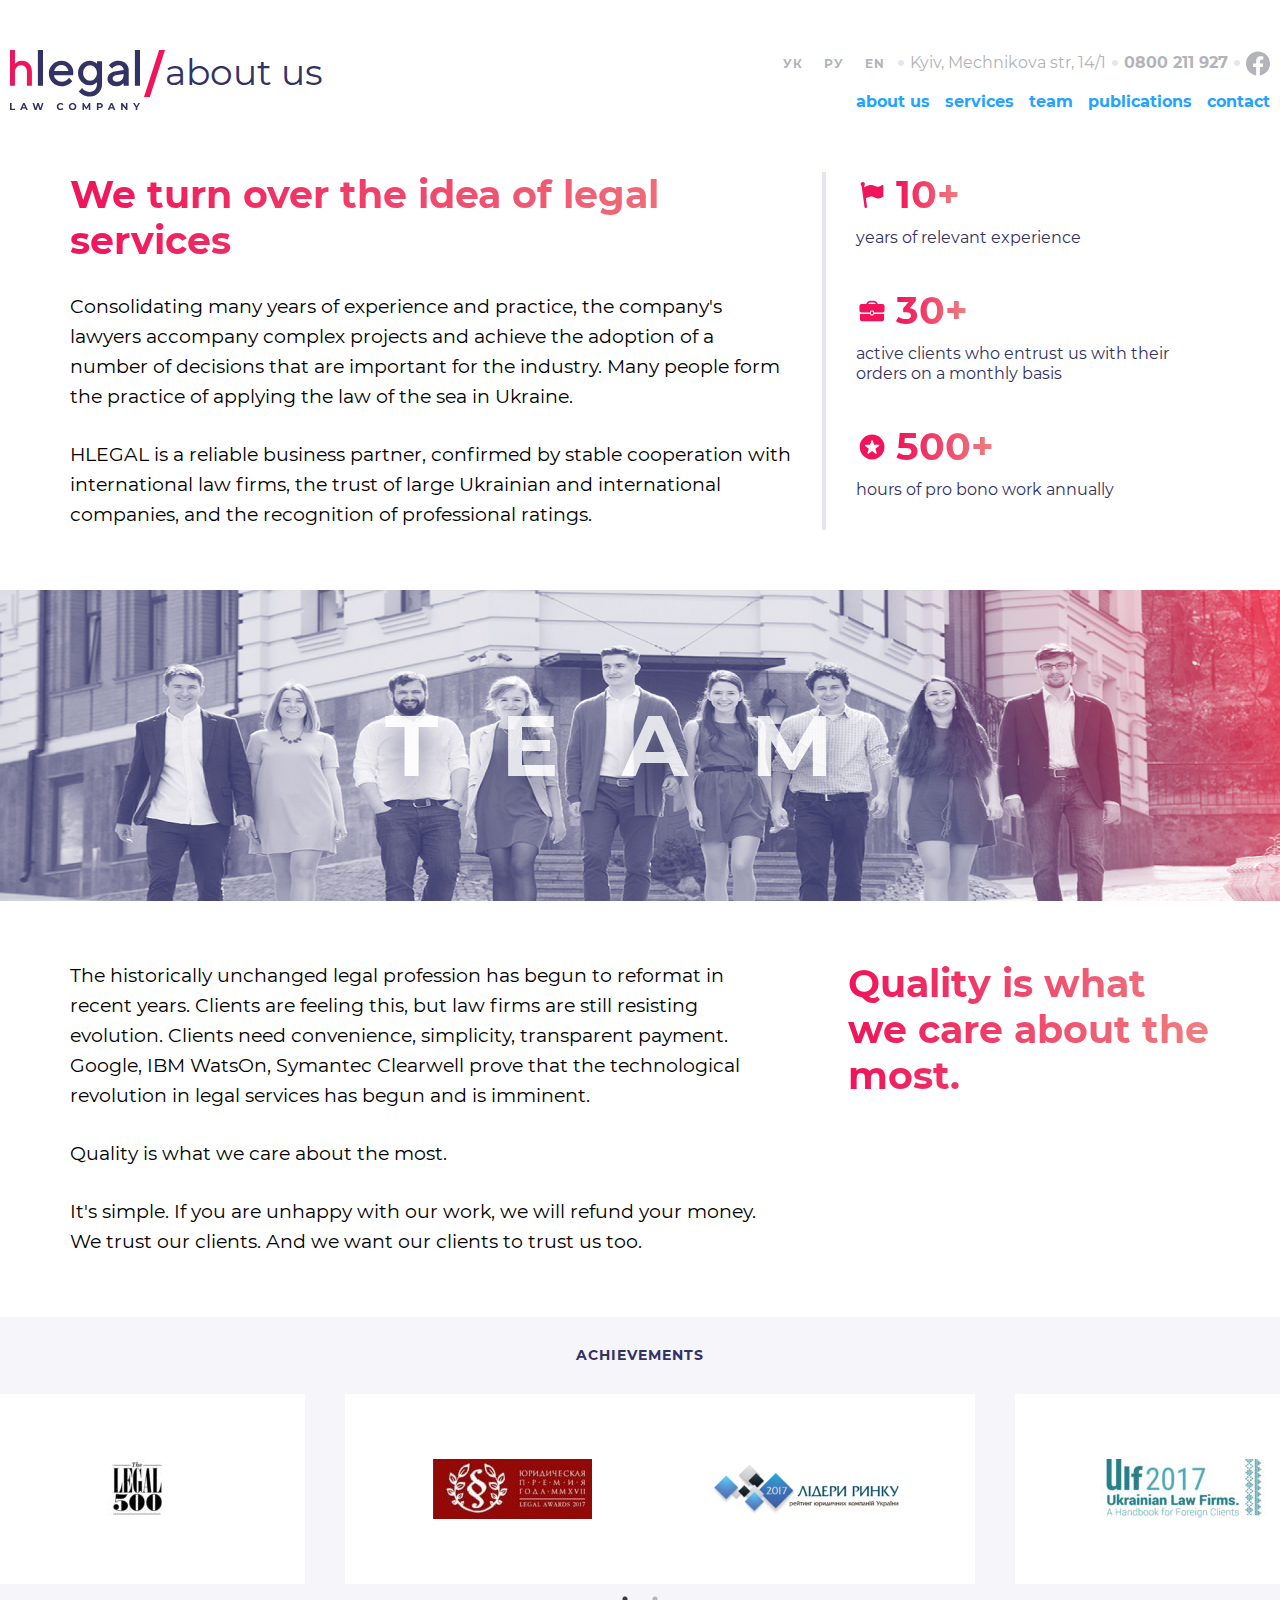
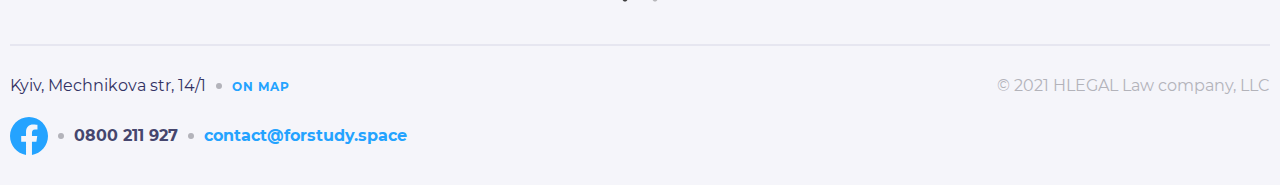
==== html/about.html @ dbb4cf29 "page about" ====
<!DOCTYPE html>
<html lang="en">
<head>
    <meta charset="UTF-8">
    <meta name="viewport" content="width=device-width, initial-scale=1.0">
    <link rel="stylesheet" href="../css/reset.css">
    <link rel="stylesheet" href="../assets/slick/slick.css">
    <link rel="stylesheet" href="../assets/slick/slick-theme.css">
    <link rel="stylesheet" href="../css/styles.css">
    <title>hlegal/about</title>
</head>
<body>
    <div class="pages__container">
        <header class="header--pages">
            <div class="header__container header__container--pages">
                <div class="header__top header__top--pages">
                    <div class="header__main-info main-info">
                        <ul class="main-info__list">
                            <li class="main-info__item main-info__item--pages">
                                <a href="#" class="main-info__lang main-info__lang--pages">УК</a>
                            </li>
                            <li class="main-info__item main-info__item--pages">
                                <a href="#" class="main-info__lang main-info__lang--pages">РУ</a>
                            </li>
                            <li class="main-info__item main-info__item--pages">
                                <a href="#" class="main-info__lang main-info__lang--pages">EN</a>
                            </li>
                        </ul>
                    </div>
                    <div class="main-info__links">
                        <a href="#" class="main-info__adress main-info__adress--pages">Kyiv, Mechnikova str, 14/1</a>
                        <a href="tel:0800211927" class="main-info__phone main-info__phone--pages">0800 211 927</a>
                        <a href="#" class="main-info__facebook">
                            <svg width="24" height="25" viewBox="0 0 24 25" fill="none" xmlns="http://www.w3.org/2000/svg">
                                <path class="main-info__facebook-logo" d="M24 12.5733C24 5.90541 18.6274 0.5 12 0.5C5.37258 0.5 0 5.90541 0 12.5733C0 18.5995 4.38823 23.5943 10.125 24.5V16.0633H7.07813V12.5733H10.125V9.91343C10.125 6.88755 11.9165 5.21615 14.6576 5.21615C15.9705 5.21615 17.3438 5.45195 17.3438 5.45195V8.42313H15.8306C14.3399 8.42313 13.875 9.35379 13.875 10.3086V12.5733H17.2031L16.6711 16.0633H13.875V24.5C19.6118 23.5943 24 18.5995 24 12.5733Z" fill="#B3B3BA"/>
                            </svg>
                        </a> 
                    </div>     
                </div>
                <div class="header__logo header__logo--about">
                    <a href="index.html" class="header__logo-link">
                        <svg class="header__logo-hlegal" width="155" height="60" viewBox="0 0 155 60" fill="none" xmlns="http://www.w3.org/2000/svg">
                            <path d="M4.95672 0H0V35.7986H4.95672V22.5177C4.95672 20.2709 5.51557 18.4984 6.63326 17.2502C7.75095 16.002 9.2817 15.353 11.1769 15.353C12.8049 15.353 14.1655 15.9521 15.2589 17.1004C16.3523 18.2738 16.9112 19.7466 16.9112 21.5191V35.8236H21.8922V21.5191C21.8922 18.2238 20.9932 15.6276 19.1951 13.6804C17.3971 11.7332 15.0402 10.7596 12.1731 10.7596C11.347 10.7596 10.5209 10.8594 9.71906 11.0841C8.89294 11.3088 8.2369 11.5584 7.70235 11.833C7.16781 12.1076 6.65756 12.4072 6.1959 12.7567C5.73424 13.1062 5.41838 13.3558 5.27259 13.5056C5.1268 13.6554 5.00532 13.7552 4.95672 13.8301V0Z" fill="#F0145A"/>
                            <path d="M32.9727 0H27.8628V35.7689H32.9727V0Z" fill="#323264"/>
                            <path d="M63.1115 25.2933L63.367 22.7383C63.367 19.3148 62.2428 16.4532 59.9434 14.1538C57.6439 11.8544 54.7824 10.7302 51.3588 10.7302C47.9352 10.7302 44.9715 11.9566 42.5188 14.4093C40.0661 16.862 38.8397 19.7746 38.8397 23.2493C38.8397 26.8262 40.1172 29.8921 42.621 32.447C45.1248 35.002 48.1396 36.2794 51.6143 36.2794C52.9429 36.2794 54.1692 36.075 55.3956 35.7173C56.622 35.3086 57.6439 34.8998 58.3593 34.491C59.1258 34.0311 59.8923 33.5201 60.5565 32.958C61.2208 32.3959 61.6807 31.9872 61.8851 31.7317C62.0895 31.4762 62.2428 31.3229 62.345 31.1696L59.0236 27.8482L58.2571 28.8191C57.7461 29.4322 56.8775 30.0454 55.6511 30.7097C54.3736 31.374 53.0451 31.6806 51.6143 31.6806C49.6215 31.6806 47.9352 31.0674 46.5045 29.7899C45.0737 28.5125 44.2051 27.0306 43.9496 25.2933H63.1115ZM51.3588 15.0736C53.2495 15.0736 54.7824 15.6357 56.0599 16.7087C57.2862 17.8329 58.0527 19.2126 58.3593 20.9499H44.154C44.6138 19.2126 45.4314 17.8329 46.7089 16.7087C47.9352 15.6357 49.5193 15.0736 51.3588 15.0736Z" fill="#323264"/>
                            <path d="M86.9429 34.2866C86.9429 36.5349 86.2786 38.3744 84.899 39.8052C83.5704 41.1849 81.8842 41.9002 79.7891 41.9002C78.8694 41.9002 77.9496 41.7469 77.0809 41.4914C76.2122 41.2359 75.548 40.9294 74.9859 40.5717C74.4238 40.214 73.9128 39.8563 73.4018 39.3964C72.9419 38.9365 72.6354 38.6299 72.4821 38.4766C72.3288 38.3233 72.2266 38.17 72.1244 38.0679L68.803 41.3892L69.2118 41.9002C69.4673 42.2579 69.9271 42.7178 70.5403 43.2288C71.1535 43.6887 71.8689 44.1997 72.6865 44.7106C73.504 45.1705 74.526 45.5793 75.8035 45.937C77.0809 46.2947 78.4095 46.4991 79.7891 46.4991C83.2638 46.4991 86.1253 45.3238 88.5269 42.9733C90.8775 40.5717 92.0527 37.7102 92.0527 34.2355V11.2412H86.9429V13.7961L86.0742 13.0297C85.5121 12.5187 84.6435 12.0077 83.4171 11.4967C82.1907 10.9857 80.8622 10.7302 79.5336 10.7302C76.4166 10.7302 73.7595 11.9055 71.4601 14.3071C69.1607 16.7087 68.0365 19.5702 68.0365 22.9938C68.0365 26.4174 69.1607 29.2789 71.4601 31.6806C73.7595 34.0822 76.4166 35.2574 79.5336 35.2574C80.4023 35.2574 81.2199 35.1552 82.0885 34.9508C82.9061 34.6954 83.5704 34.4399 84.1325 34.1844C84.6946 33.9289 85.2055 33.6223 85.6654 33.2646C86.1253 32.9069 86.483 32.6514 86.5852 32.5492L86.9429 32.1915V34.2866ZM73.1463 22.9938C73.1463 20.8477 73.8106 19.0593 75.1903 17.5774C76.5699 16.0956 78.2051 15.3291 80.0446 15.3291C81.8842 15.3291 83.5193 16.0956 84.899 17.5774C86.2275 19.0593 86.9429 20.8477 86.9429 22.9938C86.9429 25.14 86.2275 26.9284 84.899 28.4103C83.5193 29.8921 81.8842 30.6586 80.0446 30.6586C78.2051 30.6586 76.5699 29.8921 75.1903 28.4103C73.8106 26.9284 73.1463 25.14 73.1463 22.9938Z" fill="#323264"/>
                            <path d="M118.724 35.7684V19.9279C118.724 17.3219 117.753 15.1247 115.863 13.3873C113.972 11.5989 111.519 10.7302 108.504 10.7302C107.329 10.7302 106.154 10.8835 105.03 11.1901C103.906 11.5478 102.986 11.9055 102.322 12.3143C101.657 12.7231 100.993 13.1829 100.38 13.745C99.7666 14.256 99.409 14.6137 99.2046 14.8181C99.0513 15.0225 98.898 15.1758 98.7958 15.3291L102.117 18.6505L102.781 17.7818C103.19 17.2197 103.906 16.7087 104.979 16.1467C106.052 15.5846 107.227 15.3291 108.504 15.3291C109.986 15.3291 111.213 15.789 112.184 16.6576C113.154 17.5263 113.614 18.6505 113.614 19.9279L104.672 21.4609C102.475 21.8186 100.686 22.6873 99.46 24.0669C98.1826 25.4466 97.5183 27.1328 97.5183 29.1256C97.5183 31.0163 98.3359 32.6514 99.971 34.0822C101.657 35.564 103.701 36.2794 106.205 36.2794C107.074 36.2794 107.891 36.1772 108.709 35.9217C109.578 35.7173 110.242 35.4618 110.804 35.2064C111.366 34.9509 111.877 34.6443 112.337 34.2866C112.797 33.9289 113.103 33.6734 113.308 33.5712C113.461 33.4179 113.563 33.2646 113.614 33.2135V35.7684H118.724ZM106.972 31.6806C105.643 31.6806 104.57 31.374 103.803 30.7608C102.986 30.1476 102.628 29.4322 102.628 28.6147C102.628 27.746 102.884 26.9795 103.446 26.4174C104.008 25.8554 104.774 25.4466 105.694 25.2933L113.614 24.0158V24.5268C113.614 26.8262 113.052 28.5636 111.877 29.841C110.702 31.0674 109.067 31.6806 106.972 31.6806Z" fill="#323264"/>
                            <path d="M130 0H124.89V35.7689H130V0Z" fill="#323264"/>
                            <path d="M0 53.1185H1.59915V58.7253H5.06396V60.0283H0V53.1185Z" fill="#323264"/>
                            <path d="M15.5016 58.5477H12.2934L11.6814 60.0283H10.0428L13.1226 53.1185H14.702L17.7917 60.0283H16.1136L15.5016 58.5477ZM14.9982 57.3335L13.9025 54.688L12.8067 57.3335H14.9982Z" fill="#323264"/>
                            <path d="M33.5121 53.1185L31.2516 60.0283H29.534L28.0138 55.3494L26.4443 60.0283H24.7366L22.4662 53.1185H24.1245L25.6842 57.9751L27.313 53.1185H28.7937L30.3731 58.0146L31.9821 53.1185H33.5121Z" fill="#323264"/>
                            <path d="M50.5232 60.1468C49.819 60.1468 49.1807 59.9954 48.6082 59.6927C48.0422 59.3834 47.5947 58.959 47.2657 58.4193C46.9432 57.8731 46.782 57.2578 46.782 56.5734C46.782 55.889 46.9432 55.277 47.2657 54.7373C47.5947 54.1911 48.0422 53.7667 48.6082 53.464C49.1807 53.1547 49.8223 53 50.5331 53C51.1319 53 51.6716 53.1053 52.152 53.3159C52.6389 53.5265 53.047 53.8292 53.376 54.224L52.3494 55.1717C51.8821 54.6321 51.303 54.3622 50.612 54.3622C50.1843 54.3622 49.8026 54.4577 49.467 54.6485C49.1313 54.8328 48.8681 55.0927 48.6773 55.4283C48.493 55.764 48.4009 56.1456 48.4009 56.5734C48.4009 57.0012 48.493 57.3828 48.6773 57.7185C48.8681 58.0541 49.1313 58.3173 49.467 58.5082C49.8026 58.6924 50.1843 58.7846 50.612 58.7846C51.303 58.7846 51.8821 58.5115 52.3494 57.9653L53.376 58.9129C53.047 59.3143 52.6389 59.6203 52.152 59.8309C51.665 60.0415 51.1221 60.1468 50.5232 60.1468Z" fill="#323264"/>
                            <path d="M62.5933 60.1468C61.876 60.1468 61.2278 59.9922 60.6487 59.6829C60.0761 59.3736 59.6253 58.9491 59.2963 58.4095C58.9738 57.8632 58.8126 57.2512 58.8126 56.5734C58.8126 55.8956 58.9738 55.2868 59.2963 54.7472C59.6253 54.201 60.0761 53.7733 60.6487 53.464C61.2278 53.1547 61.876 53 62.5933 53C63.3106 53 63.9555 53.1547 64.5281 53.464C65.1006 53.7733 65.5514 54.201 65.8804 54.7472C66.2095 55.2868 66.374 55.8956 66.374 56.5734C66.374 57.2512 66.2095 57.8632 65.8804 58.4095C65.5514 58.9491 65.1006 59.3736 64.5281 59.6829C63.9555 59.9922 63.3106 60.1468 62.5933 60.1468ZM62.5933 58.7846C63.0013 58.7846 63.3698 58.6924 63.6989 58.5082C64.0279 58.3173 64.2846 58.0541 64.4688 57.7185C64.6597 57.3828 64.7551 57.0012 64.7551 56.5734C64.7551 56.1456 64.6597 55.764 64.4688 55.4283C64.2846 55.0927 64.0279 54.8328 63.6989 54.6485C63.3698 54.4577 63.0013 54.3622 62.5933 54.3622C62.1853 54.3622 61.8168 54.4577 61.4877 54.6485C61.1587 54.8328 60.8987 55.0927 60.7079 55.4283C60.5236 55.764 60.4315 56.1456 60.4315 56.5734C60.4315 57.0012 60.5236 57.3828 60.7079 57.7185C60.8987 58.0541 61.1587 58.3173 61.4877 58.5082C61.8168 58.6924 62.1853 58.7846 62.5933 58.7846Z" fill="#323264"/>
                            <path d="M78.7995 60.0283L78.7896 55.8824L76.7561 59.2979H76.0355L74.0119 55.9713V60.0283H72.5115V53.1185H73.8342L76.4205 57.4125L78.9673 53.1185H80.2802L80.2999 60.0283H78.7995Z" fill="#323264"/>
                            <path d="M89.8659 53.1185C90.478 53.1185 91.0077 53.2205 91.4552 53.4245C91.9093 53.6285 92.2581 53.918 92.5016 54.2931C92.7451 54.6682 92.8668 55.1125 92.8668 55.6258C92.8668 56.1325 92.7451 56.5767 92.5016 56.9584C92.2581 57.3335 91.9093 57.623 91.4552 57.8271C91.0077 58.0245 90.478 58.1232 89.8659 58.1232H88.4741V60.0283H86.8749V53.1185H89.8659ZM89.7771 56.8202C90.2575 56.8202 90.6227 56.7182 90.8728 56.5142C91.1229 56.3036 91.2479 56.0074 91.2479 55.6258C91.2479 55.2375 91.1229 54.9414 90.8728 54.7373C90.6227 54.5268 90.2575 54.4215 89.7771 54.4215H88.4741V56.8202H89.7771Z" fill="#323264"/>
                            <path d="M103.148 58.5477H99.9396L99.3276 60.0283H97.6889L100.769 53.1185H102.348L105.438 60.0283H103.76L103.148 58.5477ZM102.644 57.3335L101.549 54.688L100.453 57.3335H102.644Z" fill="#323264"/>
                            <path d="M117.428 53.1185V60.0283H116.115L112.67 55.8331V60.0283H111.09V53.1185H112.413L115.848 57.3137V53.1185H117.428Z" fill="#323264"/>
                            <path d="M127.315 57.5803V60.0283H125.716V57.5605L123.041 53.1185H124.739L126.585 56.1884L128.43 53.1185H130L127.315 57.5803Z" fill="#323264"/>
                            <path fill-rule="evenodd" clip-rule="evenodd" d="M149.175 0H155L139.825 47H134L149.175 0Z" fill="#F0145A"/>
                        </svg>                            
                    </a>
                </div>
                <div class="header__bottom">
                    <button class="button__hamburger button__hamburger--pages">
                        <svg class="img__hamburger img__hamburger--pages" width="32" height="32" viewBox="0 0 32 32" fill="none" xmlns="http://www.w3.org/2000/svg">
                            <path d="M7 10H25" stroke="#323264" stroke-width="2"/>
                            <path d="M7 16H25" stroke="#323264" stroke-width="2"/>
                            <path d="M7 22H25" stroke="#323264" stroke-width="2"/>
                        </svg>
                    </button>
                    <nav class="header__menu menu">
                        <button class="menu-button__close">
                            <svg class="close__button" width="32" height="32" viewBox="0 0 32 32" fill="none" xmlns="http://www.w3.org/2000/svg">
                                <path d="M7 7L25 25" stroke="#EC6F5D" stroke-width="2"/>
                                <path d="M25 7L7 25" stroke="#EC6F5D" stroke-width="2"/>
                            </svg>
                        </button>
                        <ul class="menu__list">
                            <li class="menu__item">
                                <a href="about.html" class="menu__link menu__link--pages">about us</a>
                            </li>
                            <li class="menu__item">
                                <a href="services.html" class="menu__link menu__link--pages">services</a>
                            </li>
                            <li class="menu__item">
                                <a href="team.html" class="menu__link menu__link--pages">team</a>
                            </li>
                            <li class="menu__item">
                                <a href="publications.html" class="menu__link menu__link--pages">publications</a>
                            </li>
                            <li class="menu__item">
                                <a href="contacts.html" class="menu__link menu__link--pages">contact</a>
                            </li>
                        </ul>
                    </nav>
                </div>
            </div>
        </header>
    </div>
    <main class="about-main">
        <div class="pages__container">
            <div class="about__info">
                <div class="about-page">
                    <h2 class="about__title">We turn over the idea of legal services</h2>
                    <p class="about__desc">
                        Consolidating many years of experience and practice, the company's lawyers accompany complex projects and achieve the adoption of a number of decisions that are important for the industry. Many people form the practice of applying the law of the sea in Ukraine.
                    </p>
                    <p class="about__desc">
                        HLEGAL is a reliable business partner, confirmed by stable cooperation with international law firms, the trust of large Ukrainian and international companies, and the recognition of professional ratings.
                    </p>
                </div>
                <div class="about__achivement">
                    <div class="about__achivement-item">
                        <div class="about__achivement-statist">
                            <svg width="32" height="32" viewBox="0 0 32 32" fill="none" xmlns="http://www.w3.org/2000/svg">
                                <path d="M27.1135 6.3054C26.9445 6.1374 26.7455 6.0529 26.5155 6.0529C26.401 6.0529 26.1595 6.1469 25.7925 6.3324C25.425 6.5184 25.035 6.7254 24.6245 6.9564C24.213 7.1859 23.726 7.3939 23.164 7.5799C22.6025 7.7654 22.0825 7.8594 21.604 7.8594C21.162 7.8594 20.772 7.7754 20.436 7.6069C19.3215 7.0849 18.352 6.6954 17.529 6.4384C16.706 6.1819 15.821 6.0529 14.8735 6.0529C13.2375 6.0529 11.374 6.5849 9.285 7.6469C8.854 7.8619 8.545 8.0284 8.345 8.1504L8.1465 6.6949C8.595 6.3054 8.8845 5.7379 8.8845 5.0974C8.8845 3.9239 7.9335 2.9729 6.76 2.9729C5.5865 2.9729 4.6355 3.9239 4.6355 5.0974C4.6355 5.8629 5.0445 6.5284 5.6515 6.9024L8.5215 27.9474C8.607 28.5739 9.143 29.0284 9.7585 29.0284C9.8145 29.0284 9.8715 29.0249 9.929 29.0174C10.613 28.9234 11.092 28.2939 10.9985 27.6099L9.845 19.1514C11.938 18.1129 13.7485 17.5894 15.2715 17.5894C15.918 17.5894 16.5485 17.6859 17.163 17.8809C17.778 18.0764 18.2895 18.2884 18.6965 18.5179C19.1035 18.7479 19.584 18.9609 20.1365 19.1549C20.69 19.3499 21.2365 19.4474 21.776 19.4474C23.139 19.4474 24.7715 18.9339 26.674 17.9074C26.913 17.7834 27.088 17.6614 27.1985 17.5419C27.309 17.4224 27.3645 17.2524 27.3645 17.0314V6.9029C27.3645 6.6734 27.281 6.4739 27.1135 6.3054Z" fill="#F0145A"/>
                            </svg>                                
                            <h2 class="about__achivement-title">10+</h2>
                        </div>
                        <p class="about__achivement-desc">years of relevant experience</p>
                    </div>
                    <div class="about__achivement-item">
                        <div class="about__achivement-statist">
                            <svg width="32" height="32" viewBox="0 0 32 32" fill="none" xmlns="http://www.w3.org/2000/svg">
                                <path d="M17.232 18.332V17.774C17.232 17.0935 16.6805 16.542 16.0005 16.542C15.32 16.542 14.7685 17.0935 14.7685 17.774V18.332C14.7685 19.0125 15.32 19.564 16.0005 19.564C16.68 19.564 17.232 19.0125 17.232 18.332Z" fill="#F0145A"/>
                                <path d="M18.077 19.0136C17.804 19.9071 16.9815 20.5631 16.0005 20.5631C15.019 20.5631 14.1965 19.9071 13.9235 19.0136H5.43898C4.90348 19.0136 4.39748 18.8891 3.94348 18.6731V24.3066C3.94348 25.4066 4.84348 26.3066 5.94348 26.3066H26.0565C27.1565 26.3066 28.0565 25.4066 28.0565 24.3066V18.6736C27.602 18.8896 27.0965 19.0141 26.561 19.0141H18.077V19.0136Z" fill="#F0145A"/>
                                <path d="M26.4775 8.8976H21.677C21.387 7.0846 19.8165 5.6936 17.923 5.6936H14.0765C12.183 5.6936 10.613 7.0846 10.3225 8.8976H5.5225C4.3765 8.8976 3.439 9.7976 3.439 10.8976V15.5141C3.439 16.6186 4.3345 17.5141 5.439 17.5141H13.829C13.8575 16.9386 14.1045 16.4216 14.495 16.0476C14.507 16.0361 14.521 16.0271 14.5335 16.0161C14.62 15.9366 14.71 15.8616 14.8085 15.7966C14.8435 15.7731 14.8835 15.7571 14.92 15.7361C15.001 15.6896 15.081 15.6411 15.1685 15.6051C15.237 15.5766 15.311 15.5601 15.383 15.5386C15.445 15.5201 15.504 15.4956 15.5685 15.4826C15.708 15.4541 15.8525 15.4391 16 15.4391C16.148 15.4391 16.292 15.4546 16.4315 15.4826C16.4955 15.4956 16.5545 15.5201 16.6165 15.5386C16.6885 15.5601 16.7625 15.5766 16.831 15.6056C16.918 15.6416 16.9975 15.6896 17.0785 15.7361C17.1155 15.7576 17.1555 15.7736 17.191 15.7971C17.2895 15.8616 17.379 15.9366 17.4655 16.0161C17.478 16.0276 17.4925 16.0366 17.5045 16.0486C17.8955 16.4226 18.142 16.9396 18.1705 17.5151H26.5605C27.665 17.5151 28.5605 16.6196 28.5605 15.5151V10.8986C28.561 9.7976 27.6235 8.8976 26.4775 8.8976ZM12.248 8.8976C12.503 8.1271 13.2215 7.5656 14.0765 7.5656H17.923C18.778 7.5656 19.4965 8.1271 19.7515 8.8976H12.248Z" fill="#F0145A"/>
                            </svg>                                
                            <h2 class="about__achivement-title">30+</h2>
                        </div>
                        <p class="about__achivement-desc">active clients who entrust us with their orders on a monthly basis</p>
                    </div>
                    <div class="about__achivement-item">
                        <div class="about__achivement-statist">
                            <svg width="32" height="32" viewBox="0 0 32 32" fill="none" xmlns="http://www.w3.org/2000/svg">
                                <path d="M16.097 3.55298C9.25249 3.55298 3.68399 9.12148 3.68399 15.966C3.68399 22.811 9.25249 28.38 16.097 28.38C22.9415 28.38 28.51 22.811 28.51 15.966C28.5105 9.12148 22.942 3.55298 16.097 3.55298ZM22.9555 15.0585V15.059L19.362 17.659L20.746 21.889C20.768 21.955 20.7795 22.0255 20.7795 22.0975C20.7795 22.467 20.4805 22.767 20.111 22.767C19.964 22.767 19.829 22.72 19.719 22.6405L16.0975 20.021L12.476 22.6405C12.366 22.72 12.231 22.767 12.0845 22.767C11.7145 22.767 11.415 22.4675 11.415 22.0975C11.415 22.025 11.427 21.955 11.449 21.889L12.8335 17.659L9.23999 15.059V15.0585C9.07199 14.9375 8.96299 14.74 8.96299 14.517C8.96299 14.1475 9.26199 13.8485 9.63199 13.8485H14.0805L15.458 9.63798C15.542 9.36448 15.7965 9.16548 16.098 9.16548C16.399 9.16548 16.654 9.36448 16.7375 9.63798L18.115 13.8485H22.5635C22.933 13.8485 23.2325 14.1475 23.2325 14.517C23.232 14.74 23.123 14.9375 22.9555 15.0585Z" fill="#F0145A"/>
                            </svg>                                
                            <h2 class="about__achivement-title">500+</h2>
                        </div>
                        <p class="about__achivement-desc">hours of pro bono work annually</p>
                    </div>
                </div>
            </div>
        </div>
        <div class="background__img-team">
            <div class="pages__container">
                <h2 class="about__title-team">TEAM</h2>
            </div>
        </div>
        <div class="pages__container">
            <div class="about-page about__page-wrap">
                <div class="about__desc-wrap">
                    <p class="about__desc">
                        The historically unchanged legal profession has begun to reformat in recent years. Clients are feeling this, but law firms are still resisting evolution. Clients need convenience, simplicity, transparent payment. Google, IBM WatsOn, Symantec Clearwell prove that the technological revolution in legal services has begun and is imminent.
                    </p>
                    <p class="about__desc">
                        Quality is what we care about the most.
                    </p>
                    <p class="about__desc">
                        It's simple. If you are unhappy with our work, we will refund your money. We trust our clients. And we want our clients to trust us too.
                    </p>
                </div>
                <h2 class="about__title">Quality is what we care about the most.</h2>
            </div>
        </div>
        <div class="achivment-slider achivment-slider__container">
            <div class="pages__container">
                <h5 class="achivment-slider__title">achievements</h5>
                <div class="achievement-slider__list slick-list--achievement">
                    <div class="achievement-slider__item">
                        <img src="../images/achivments/Achievment-1.png" alt="achivment leagal 500" class="achievement-slider__img">
                    </div>
                    <div class="achievement-slider__item slick-slide--achievement">
                        <img src="../images/achivments/Achievment-2.png" alt="achivment leagal awards 2017" class="achievement-slider__img">
                    </div>
                    <div class="achievement-slider__item">
                        <img src="../images/achivments/Achievment-3.png" alt="achivment Лідери Ринку 2017" class="achievement-slider__img">
                    </div>
                    <div class="achievement-slider__item slick-slide--achievement">
                        <img src="../images/achivments/Achievment-4.png" alt="achivment Ulf2017" class="achievement-slider__img">
                    </div>
                    <div class="achievement-slider__item">
                        <img src="" alt="achivment" class="achievement-slider__img">
                    </div>
                    <div class="achievement-slider__item slick-slide--achievement">
                        <img src="" alt="achivment" class="achievement-slider__img">
                    </div>
                </div>
            </div>
        </div>
    </main>
    <footer class="footer">
        <div class="pages__container">
            <div class="footer__container">
                <div class="footer__on-map">
                    <p class="footer__address">Kyiv, Mechnikova str, 14/1</p>
                    <a href="#" class="footer__address-link">On map</a>
                </div>
                <div class="footer__copyright">
                    <p class="footer__copy">© 2021 HLEGAL Law company, LLC</p>
                </div>
                <div class="footer__contacts">
                    <a href="#" class="footer__facebook">
                        <svg width="38" height="38" viewBox="0 0 38 38" fill="none" xmlns="http://www.w3.org/2000/svg">
                            <g clip-path="url(#clip0_23236_858)">
                            <path class="main-info__facebook-logo" d="M38 19.1161C38 8.55857 29.4934 0 19 0C8.50658 0 0 8.55857 0 19.1161C0 28.6575 6.94803 36.5659 16.0312 38V24.6419H11.207V19.1161H16.0312V14.9046C16.0312 10.1136 18.8678 7.46723 23.2078 7.46723C25.2866 7.46723 27.4609 7.84059 27.4609 7.84059V12.545H25.0651C22.7048 12.545 21.9688 14.0185 21.9688 15.5302V19.1161H27.2383L26.3959 24.6419H21.9688V38C31.052 36.5659 38 28.6575 38 19.1161Z" fill="#24A3FF"/>
                            </g>
                            <defs>
                            <clipPath id="clip0_23236_858">
                            <rect width="38" height="38" fill="white"/>
                            </clipPath>
                            </defs>
                        </svg>                            
                    </a>
                    <a href="tel:0800211927" class="footer__phone">0800 211 927</a>
                    <a href="mailto:contact@forstudy.space" class="footer__email">contact@forstudy.space</a>
                </div>
            </div>            
        </div>    
    </footer>
    



    <script>
        const button__hamburger = document.querySelector('.button__hamburger');
        const menu = document.querySelector('.menu');
        const close = document.querySelector('.menu-button__close')

        button__hamburger.addEventListener('click', () => {
            menu.classList.toggle('menu--open')
        });

        close.addEventListener('click', () => {
            menu.classList.remove('menu--open')
        });
    </script>
    <script src="../js/jquery-3.6.0.min.js"></script>
    <script src="../assets/slick/slick.js"></script>
    <script src="../js/script.js"></script>
</body>
</html>
---- css/styles.css ----
@font-face {
  font-family: "Montserrat";
  src: url("../fonts/subset-Montserrat-Regular.eot");
  src: url("../fonts/subset-Montserrat-Regular.eot?#iefix") format("embedded-opentype"), url("../fonts/subset-Montserrat-Regular.woff2") format("woff2"), url("../fonts/subset-Montserrat-Regular.woff") format("woff"), url("../fonts/subset-Montserrat-Regular.ttf") format("truetype"), url("../fonts/subset-Montserrat-Regular.svg#Montserrat-Regular") format("svg");
  font-weight: normal;
  font-style: normal;
  font-display: swap;
}
@font-face {
  font-family: "Montserrat";
  src: url("../fonts/subset-Montserrat-Bold.eot");
  src: url("../fonts/subset-Montserrat-Bold.eot?#iefix") format("embedded-opentype"), url("../fonts/subset-Montserrat-Bold.woff2") format("woff2"), url("../fonts/subset-Montserrat-Bold.woff") format("woff"), url("../fonts/subset-Montserrat-Bold.ttf") format("truetype"), url("../fonts/subset-Montserrat-Bold.svg#Montserrat-Bold") format("svg");
  font-weight: bold;
  font-style: normal;
  font-display: swap;
}
* {
  box-sizing: border-box;
  vertical-align: top;
}

body {
  font-family: "Montserrat", sans-serif;
}

/*colors*/
/*colors*/
.gradient {
  background-image: url(../images/Symbol.svg), linear-gradient(228.57deg, #323264 11.93%, #323264 57.17%, #643E72 87.46%);
  background-repeat: no-repeat, no-repeat;
  background-position: center top;
  background-size: auto 100vh, auto;
  padding-bottom: 60px;
  border-radius: 0px 0px 12px 12px;
}

.viewport__height {
  min-height: 100vh;
  margin-bottom: 60px;
}

.viewport {
  display: flex;
  flex-direction: column;
}
.viewport__title {
  color: #FFFFFF;
  text-align: center;
  font-weight: bold;
  font-size: 38px;
  line-height: 46px;
  margin-top: auto;
  padding: 0 10px;
}

.next-page__scrol {
  margin-left: auto;
  margin-right: auto;
  margin-bottom: 30px;
  margin-top: auto;
}

.next-page__scrol:hover .viewport__icon-scrol {
  stroke: #F0145A;
  cursor: pointer;
}

.benefits__container {
  display: flex;
  flex-direction: row;
  justify-content: center;
  margin-bottom: 60px;
}
.benefits__wrap {
  margin-right: 60px;
  display: flex;
}
.benefits__wrap::after {
  content: "";
  width: 4px;
  height: auto;
  background: rgba(255, 255, 255, 0.3);
  display: block;
  margin-left: 60px;
}
.benefits__list {
  padding: 14.5px 0;
}
.benefits__item {
  text-align: right;
  margin-bottom: 30px;
}
.benefits__item:last-child {
  margin-bottom: 0;
}
.benefits__link {
  text-decoration: none;
  font-weight: bold;
  font-size: 38px;
  line-height: 46px;
  color: #B3B3BA;
}
.benefits__link:hover {
  color: #F0145A;
}
.benefits__desc {
  max-width: 861px;
  display: flex;
  flex-direction: column;
  justify-content: center;
}
.benefits__title {
  font-weight: bold;
  font-size: 30px;
  line-height: 37px;
  color: #FFFFFF;
  padding-bottom: 30px;
}
.benefits__text {
  font-weight: normal;
  font-size: 19px;
  line-height: 30px;
  color: #FFFFFF;
}

@media (max-width: 1919px) {
  .benefits__desc {
    max-width: 580px;
  }
}
@media (max-width: 1439px) {
  .benefits__desc {
    max-width: 405px;
  }
}
@media (max-width: 1023px) {
  .benefits__container {
    flex-direction: column;
    padding: 0 10px;
  }

  .benefits__list {
    display: flex;
    flex-direction: row;
    overflow: scroll;
  }

  .benefits__wrap {
    margin-right: 0;
    margin-bottom: 60px;
    flex-direction: column;
  }

  .benefits__wrap::after {
    height: 4px;
    width: auto;
    margin-left: 0;
  }

  .benefits__link {
    white-space: nowrap;
  }

  .benefits__item:not(:last-child) {
    margin-right: 30px;
  }

  .benefits__item {
    margin-bottom: 60px;
    padding: 0;
  }

  .benefits__desc {
    max-width: 100%;
  }
}
.shaddow-line {
  max-width: 1920px;
  margin: 0 auto 60px auto;
}

.shaddow-line__img {
  width: 100%;
  height: 100%;
}

@media (max-width: 904px) {
  .shaddow-line {
    margin-bottom: 0;
  }
}
.header__container {
  display: grid;
  grid-template-columns: 155px 1fr;
  grid-template-areas: "logo header-top" "logo header-bottom";
  padding-top: 50px;
}
.header__top {
  grid-area: header-top;
  margin-bottom: 16px;
  display: flex;
  justify-content: flex-end;
}
.header__logo {
  grid-area: logo;
}
.header__logo-link {
  text-decoration: none;
}
.header__bottom {
  grid-area: header-bottom;
  display: flex;
  justify-content: flex-end;
}

.main-info {
  display: flex;
  flex-direction: row;
  align-items: center;
}
.main-info__list {
  display: flex;
  flex-direction: row;
}
.main-info__item {
  margin-right: 7px;
  padding: 5px 7px;
}
.main-info__item:hover {
  background: rgba(255, 255, 255, 0.2);
  border-radius: 8px;
}
.main-info__item:active {
  background: #F0145A;
  border-radius: 8px;
}
.main-info__item:last-child {
  margin-right: 0px;
}
.main-info__lang {
  font-weight: bold;
  font-size: 12px;
  line-height: 15px;
  letter-spacing: 1px;
  color: #FFFFFF;
  text-decoration: none;
}
.main-info__lang:hover {
  cursor: pointer;
}
.main-info__links {
  display: flex;
  flex-direction: row;
  align-items: center;
}
.main-info__adress {
  font-weight: normal;
  font-size: 16px;
  line-height: 20px;
  color: #FFFFFF;
  text-decoration: none;
  display: flex;
  flex-direction: row;
}
.main-info__phone {
  font-weight: bold;
  font-size: 16px;
  line-height: 20px;
  text-decoration: none;
  color: #FFFFFF;
  display: flex;
  flex-direction: row;
}
.main-info__adress::before, .main-info__adress::after, .main-info__phone::after {
  content: "";
  width: 6px;
  height: 6px;
  border-radius: 50%;
  background-color: #E6E6F0;
  display: flex;
  align-self: center;
  margin-left: 6px;
  margin-right: 6px;
}
.main-info__facebook-logo:hover {
  fill: #F0145A;
}

.button__hamburger {
  padding: 0;
  border: 0;
  border-radius: 8px;
  height: 32px;
  background: #323264;
  display: none;
}
.button__hamburger:hover {
  cursor: pointer;
}

.img__hamburger:active {
  border-radius: 8px;
  fill: #E6E6F0;
}

.menu__list {
  display: flex;
  flex-direction: row;
}
.menu__item {
  margin-right: 15px;
}
.menu__item:last-child {
  margin-right: 0;
}
.menu__link {
  font-weight: bold;
  font-size: 16px;
  line-height: 20px;
  color: #FFFFFF;
  text-decoration: none;
}
.menu__link:hover {
  text-decoration: underline;
}
.menu__link:active {
  color: #F0145A;
}

.menu-button__close {
  padding: 0;
  border: 0;
  height: 32px;
  border-radius: 0;
  background-color: #FFFFFF;
  display: none;
}

@media (max-width: 1023px) {
  .header__container {
    display: flex;
    flex-direction: column;
  }

  .header__top {
    justify-content: flex-start;
    margin-bottom: 30px;
  }

  .header__bottom {
    flex-direction: column;
    margin-top: 0px;
    align-items: flex-start;
  }

  .header__logo {
    height: 60px;
    margin-bottom: 30px;
  }
}
@media (max-width: 767px) {
  .main-info__adress, .main-info__facebook, .main-info__phone::after {
    display: none;
  }

  .header__top {
    justify-content: space-between;
    background: rgba(245, 245, 250, 0.2);
    margin-bottom: 0;
    margin-right: -15px;
    margin-left: -15px;
    padding: 10px 20px 10px 10px;
  }

  .header__bottom {
    padding: 15px 0 10px 0;
  }

  .header__menu {
    position: fixed;
    background-color: #FFFFFF;
    padding: 64px 12px 12px 12px;
    bottom: 0;
    left: 8px;
    right: 8px;
    border-radius: 12px 12px 0px 0px;
    flex-direction: column;
    display: none;
  }

  .menu--open {
    display: block;
  }

  .menu__list {
    flex-direction: column;
  }

  .menu__link {
    color: #24A3FF;
    font-weight: bold;
    font-size: 24px;
    line-height: 29px;
  }

  .menu__item {
    text-align: center;
    background: #F5F5FA;
    border-radius: 12px;
    margin-right: 0;
    padding: 7px;
    margin-bottom: 15px;
  }
  .menu__item:last-child {
    margin-bottom: 0;
  }
  .menu__item:active {
    background: #E6E6F0;
  }

  .menu-button__close {
    display: block;
    position: absolute;
    top: 12px;
    right: 12px;
  }

  .header__logo {
    width: auto;
    height: auto;
    margin-bottom: 0;
    padding: 15px 0px 10px 0px;
  }

  .header__logo-hlegal {
    width: 69px;
    height: 32px;
  }

  .header__logo-link {
    display: flex;
  }

  .header__container {
    padding: 0 15px;
    display: grid;
    grid-template-columns: 1fr 1fr;
    grid-template-areas: "header-top header-top" "logo header-bottom";
  }

  .button__hamburger {
    display: block;
    margin-left: auto;
  }
}
.services__title {
  font-weight: bold;
  font-size: 38px;
  line-height: 46px;
  color: transparent;
  -webkit-background-clip: text;
  background-image: linear-gradient(90.13deg, #F0145A 0.84%, #EF8080 99.96%);
  margin-bottom: 60px;
  vertical-align: top;
}
.services__list {
  display: grid;
  grid-template-columns: repeat(auto-fill, minmax(393px, 1fr));
  gap: 60px;
}
.services__logo {
  background-color: #FFFFFF;
  padding: 14px;
  border-radius: 24px;
  margin-bottom: 30px;
}
.services__item-link {
  text-decoration: none;
}
.services__item-title {
  font-weight: bold;
  font-size: 22px;
  line-height: 27px;
  color: #24A3FF;
  margin-bottom: 15px;
}
.services__item-title:hover {
  color: #F0145A;
}
.services__item-text {
  font-size: 16px;
  line-height: 26px;
  color: #FFFFFF;
}

.caption-link__section {
  font-weight: bold;
  font-size: 14px;
  line-height: 17px;
  letter-spacing: 1px;
  text-transform: uppercase;
  color: #24A3FF;
  text-decoration: none;
}
.caption-link__section:hover {
  color: #F0145A;
}
.caption-link__section:hover .img__arrow {
  stroke: #F0145A;
}

.caption__section {
  margin-bottom: 10px;
}

@media (max-width: 1439px) {
  .services__list {
    grid-template-columns: repeat(auto-fill, minmax(253px, 1fr));
  }
}
@media (max-width: 1023px) {
  .services__list {
    grid-template-columns: repeat(auto-fill, minmax(290px, 1fr));
  }
}
.slider {
  margin-bottom: 60px;
}
.slider__list {
  background-color: #F5F5FA;
  border-radius: 12px;
}
.slider__item {
  display: grid !important;
  grid-template-columns: 400px 1fr;
}
.slider__img {
  width: 400px;
  overflow: hidden;
  height: 100%;
}
.slider__photo {
  width: 410px;
  height: 100%;
}
.slider__content {
  padding: 30px;
}
.slider__title {
  padding-top: 5px;
  margin-bottom: 30px;
  font-weight: bold;
  font-size: 38px;
  line-height: 46px;
  color: transparent;
  -webkit-background-clip: text;
  background-image: linear-gradient(90.13deg, #F0145A 0.84%, #EF8080 99.96%);
}
.slider__text {
  font-weight: normal;
  font-size: 14px;
  line-height: 22px;
  color: #B3B3BA;
}

.slider__subtitle {
  font-weight: bold;
  font-size: 16px;
  line-height: 20px;
  color: #B3B3BA;
}
.slider__partner-link {
  text-decoration: none;
}

.slider__dots {
  display: flex;
  padding-top: 30px;
  justify-content: center;
  background-color: #fff;
}

.slider__dots li {
  margin-right: 15px;
}

.slider__dots button {
  font-size: 0;
  width: 16px;
  height: 16px;
  border-radius: 50%;
  color: #24A3FF;
  background-color: #24A3FF;
  border: 0;
}

.slider__dots li.slick-active button {
  background-color: #006CCF;
}

.slick-list {
  border-radius: 12px;
}

.achievement-slider__list {
  display: flex;
}
.achievement-slider__item {
  height: 190px;
  width: 100%;
  background-color: #fff;
  display: flex !important;
  justify-content: center;
  align-items: center;
}
.slick-list--achievement {
  margin-left: -40px;
  margin-right: -40px;
}

.slick-slide--achievement {
  margin: 0 40px;
}

@media (max-width: 1023px) {
  .slider__item {
    grid-template-columns: 1fr;
  }

  .slider__img {
    width: 100%;
    overflow: hidden;
    height: 500px;
  }

  .slider__photo {
    width: 100%;
    height: 510px;
  }
}
@media (max-width: 648px) {
  .slider__title {
    font-size: 30px;
    line-height: 37px;
  }

  .slider__img {
    min-width: 315px;
    overflow: hidden;
    height: 500px;
  }
}
.clients_nopadding {
  margin-left: -60px;
  margin-right: -60px;
  margin-bottom: 60px;
}
.clients__title {
  font-weight: bold;
  font-size: 14px;
  line-height: 17px;
  letter-spacing: 1px;
  text-transform: uppercase;
  color: #323264;
  text-align: center;
  margin-bottom: 30px;
}
.clients__list {
  display: grid;
  grid-template-columns: repeat(4, 1fr);
}
.clients__link {
  display: flex;
  height: 120px;
}
.clients__logo {
  margin: auto;
}

.hillel-logo {
  background: #1C4280;
  border-radius: 12px 0 0 0;
}

.wannabiz-logo {
  background: #143646;
}

.tapgerine-logo {
  background: linear-gradient(0deg, #F48B30, #F48B30), #F48B30;
}

.look3d-logo {
  background: #9E4DC3;
  border-radius: 0 12px 0 0;
}

.orangear-logo {
  background: #FD9339;
}

.adtelligent-logo {
  background: #E2E2E4;
}

.clickky-logo {
  background: #C71C36;
}

.ecolease-logo {
  background: #DCF3F9;
}

.infratek-logo {
  background: #EAEAEA;
  border-radius: 0 0 0 12px;
}

.citypark-logo {
  background: #282240;
}

.artprintstudio-logo {
  background: #1D4568;
}

.ultimatecard-logo {
  background: #000000;
  border-radius: 0 0 12px 0;
}

@media (max-width: 1919px) {
  .clients__item {
    border-radius: 0;
  }
}
@media (max-width: 1023px) {
  .clients__list {
    grid-template-columns: repeat(3, 1fr);
  }
}
@media (max-width: 767px) {
  .clients_nopadding {
    margin-left: -30px;
    margin-right: -30px;
    margin-bottom: 30px;
  }

  .clients__list {
    grid-template-columns: 1fr;
  }
}
.publications {
  background-color: #F5F5FA;
  padding-bottom: 30px;
}
.publications__caption-wrap {
  padding: 30px 0;
}
.publications__title {
  font-weight: bold;
  font-size: 38px;
  line-height: 46px;
  color: transparent;
  -webkit-background-clip: text;
  background-image: linear-gradient(90.13deg, #F0145A 0.84%, #EF8080 99.96%);
  margin-bottom: 30px;
}
.publications__wrapper {
  display: grid;
  grid-template-columns: repeat(3, 1fr);
  gap: 30px;
}
.publications_img {
  width: 100%;
  height: auto;
}
.publications__item {
  background-color: #fff;
  border-radius: 8px;
}
.publications__item-title {
  font-weight: bold;
  font-size: 16px;
  line-height: 20px;
  margin-bottom: 15px;
}
.publications__item-link {
  text-decoration: none;
  color: #24A3FF;
}
.publications__item-date {
  font-weight: bold;
  font-size: 12px;
  line-height: 15px;
  color: #B3B3BA;
  margin-bottom: 15px;
}
.publications__item-text {
  font-weight: normal;
  font-size: 14px;
  line-height: 22px;
  border-top: 4px solid #E6E6F0;
  padding-top: 15px;
}
.publications__desc {
  padding: 30px;
}

@media (max-width: 1023px) {
  .publications__wrapper {
    grid-template-columns: repeat(2, 1fr);
  }

  .publications__item:last-child {
    grid-column-start: 1;
    grid-column-end: 3;
    margin-bottom: 30px;
  }
}
@media (max-width: 767px) {
  .publications__wrapper {
    grid-template-columns: 1fr;
  }

  .publications__item:last-child {
    grid-column-start: 1;
    grid-column-end: 2;
  }
}
.footer {
  background-color: #F5F5FA;
}
.footer__container {
  border-top: 2px solid #E6E6F0;
  padding: 30px 0;
  display: grid;
  grid-template-areas: "footer-address copyright" "footer-contacts footer-contacts";
}
.footer__on-map {
  grid-area: footer-address;
  display: flex;
  align-items: center;
  margin-bottom: 21px;
}
.footer__address {
  font-weight: normal;
  font-size: 16px;
  line-height: 20px;
  color: #323264;
  display: flex;
}
.footer__address-link {
  font-weight: bold;
  font-size: 12px;
  line-height: 15px;
  letter-spacing: 1px;
  text-transform: uppercase;
  color: #24A3FF;
  text-decoration: none;
}
.footer__address-link:hover {
  color: #F0145A;
}
.footer__copyright {
  grid-area: copyright;
  justify-content: flex-end;
  display: flex;
  justify-content: flex-end;
}
.footer__copy {
  font-weight: normal;
  font-size: 16px;
  line-height: 20px;
  color: #B3B3BA;
}
.footer__contacts {
  grid-area: footer-contacts;
  display: flex;
  align-items: center;
}
.footer__phone {
  font-weight: bold;
  font-size: 16px;
  line-height: 20px;
  color: #46466E;
  text-decoration: none;
  display: flex;
}
.footer__email {
  font-weight: bold;
  font-size: 16px;
  line-height: 20px;
  color: #24A3FF;
  text-decoration: none;
}
.footer__email:hover {
  color: #F0145A;
}

.footer__address::after, .footer__phone::after, .footer__phone::before {
  content: "";
  width: 6px;
  height: 6px;
  border-radius: 50%;
  background-color: #B3B3BA;
  display: flex;
  align-self: center;
  margin-left: 10px;
  margin-right: 10px;
}

@media (max-width: 767px) {
  .footer__container {
    grid-template-areas: "footer-address" "footer-contacts" "copyright";
  }

  .footer__address::after, .footer__phone::after, .footer__phone::before {
    display: none;
  }

  .footer__on-map, .footer__contacts {
    flex-direction: column;
    justify-content: center;
  }

  .footer__address, .footer__phone, .footer__facebook {
    margin-bottom: 10px;
  }

  .footer__contacts {
    margin-bottom: 30px;
  }

  .footer__copyright {
    justify-content: center;
  }
}
.pages__container {
  max-width: 1620px;
  padding: 0px 10px 0 10px;
  margin: 0 auto;
}

@media (max-width: 767px) {
  .pages__container {
    padding-top: 0;
  }
}
.about__info {
  padding: 60px 120px 60px 120px;
  display: grid;
  grid-template-columns: 1fr 388px;
  gap: 30px;
}
.about__title, .about__achivement-title {
  font-weight: bold;
  font-size: 38px;
  line-height: 46px;
  color: transparent;
  -webkit-background-clip: text;
  background-image: linear-gradient(90.13deg, #F0145A 0.84%, #EF8080 99.96%);
}
.about__title {
  margin-bottom: 28px;
}
.about__desc {
  font-weight: normal;
  font-size: 19px;
  line-height: 30px;
}
.about__desc:not(:last-child) {
  margin-bottom: 28px;
}
.about__achivement {
  padding-left: 30px;
  border-left: 4px solid #E6E6F0;
}
.about__achivement-item:not(:last-child) {
  margin-bottom: 40px;
}
.about__achivement-statist {
  margin-bottom: 10px;
  display: flex;
  align-items: center;
}
.about__achivement-title {
  margin-left: 8px;
}
.about__achivement-desc {
  font-weight: normal;
  font-size: 16px;
  line-height: 20px;
  color: #323264;
}

.background__img-team {
  background-image: url(../images/team/Team.jpg);
  background-size: 100% 100%;
}

.about__title-team {
  font-weight: bold;
  font-size: 96px;
  line-height: 117px;
  text-align: center;
  letter-spacing: 63px;
  text-transform: uppercase;
  color: #FFFFFF;
  opacity: 0.8;
  text-shadow: 0px 15px 30px rgba(40, 40, 86, 0.8);
  display: block;
  padding-top: 236px;
  padding-bottom: 231px;
}

.about__page-wrap {
  padding: 60px 120px 60px 120px;
  display: grid;
  grid-template-columns: 1fr 362px;
  gap: 60px;
}

.achivment-slider {
  background-color: #F5F5FA;
}
.achivment-slider__container {
  padding: 30px 0;
}
.achivment-slider__title {
  font-weight: bold;
  font-size: 14px;
  line-height: 17px;
  text-align: center;
  letter-spacing: 1px;
  text-transform: uppercase;
  color: #323264;
  margin-bottom: 30px;
}

@media (max-width: 1919px) {
  .about__title-team {
    padding: 163px 0 158px 0;
  }
}
@media (max-width: 1439px) {
  .about__title-team {
    padding: 103px 0;
    font-size: 86px;
    line-height: 105px;
  }
}
@media (max-width: 1023px) {
  .about__title-team {
    padding: 89px 0;
    font-size: 46px;
    line-height: 56px;
  }
}
@media (max-width: 767px) {
  .about__title-team {
    padding: 35px 0;
    font-size: 36px;
    line-height: 44px;
    letter-spacing: 13px;
  }
}
@media (max-width: 1439px) {
  .about__info, .about__page-wrap {
    padding: 60px;
  }
}
@media (max-width: 1023px) {
  .about__info, .about__page-wrap {
    grid-template-columns: 1fr;
    gap: 30px;
    padding: 60px 0px;
  }
}
@media (max-width: 767px) {
  .about__info, .about__page-wrap {
    padding: 30px 0px;
  }
}
.header__container--pages {
  padding: 50px 0 0 0;
}
.header__logo--about {
  display: flex;
}
.header__logo--about::after {
  content: "about us";
  font-weight: normal;
  font-size: 36px;
  line-height: 44px;
  color: #323264;
  white-space: nowrap;
}

.button__hamburger--pages {
  padding: 0;
  border: 0;
  border-radius: 8px;
  height: 32px;
  background: #FFFFFF;
}
.button__hamburger--pages:hover {
  background-color: #E6E6F0;
}

.main-info__item--pages:hover {
  background-color: #F5F5FA;
}
.main-info__item--pages:active {
  background-color: #F0145A;
}
.main-info__lang--pages, .main-info__adress--pages, .main-info__phone--pages {
  color: #B3B3BA;
}

.menu__link--pages {
  color: #24A3FF;
}

@media (max-width: 767px) {
  .header__top--pages {
    margin: 0 -10px;
    padding: 12.5px 10px;
    background-color: #F5F5FA;
  }

  .header__logo--about::after {
    font-size: 20px;
    line-height: 24px;
  }

  .header__container--pages {
    padding: 0;
  }
}
._container {
  max-width: 1720px;
  padding: 0 60px;
  margin: 0 auto;
}

@media (max-width: 767px) {
  ._container {
    padding: 0 30px 0 30px;
  }

  .header {
    margin: 0 -30px 0 -30px;
  }
}

/*# sourceMappingURL=styles.css.map */
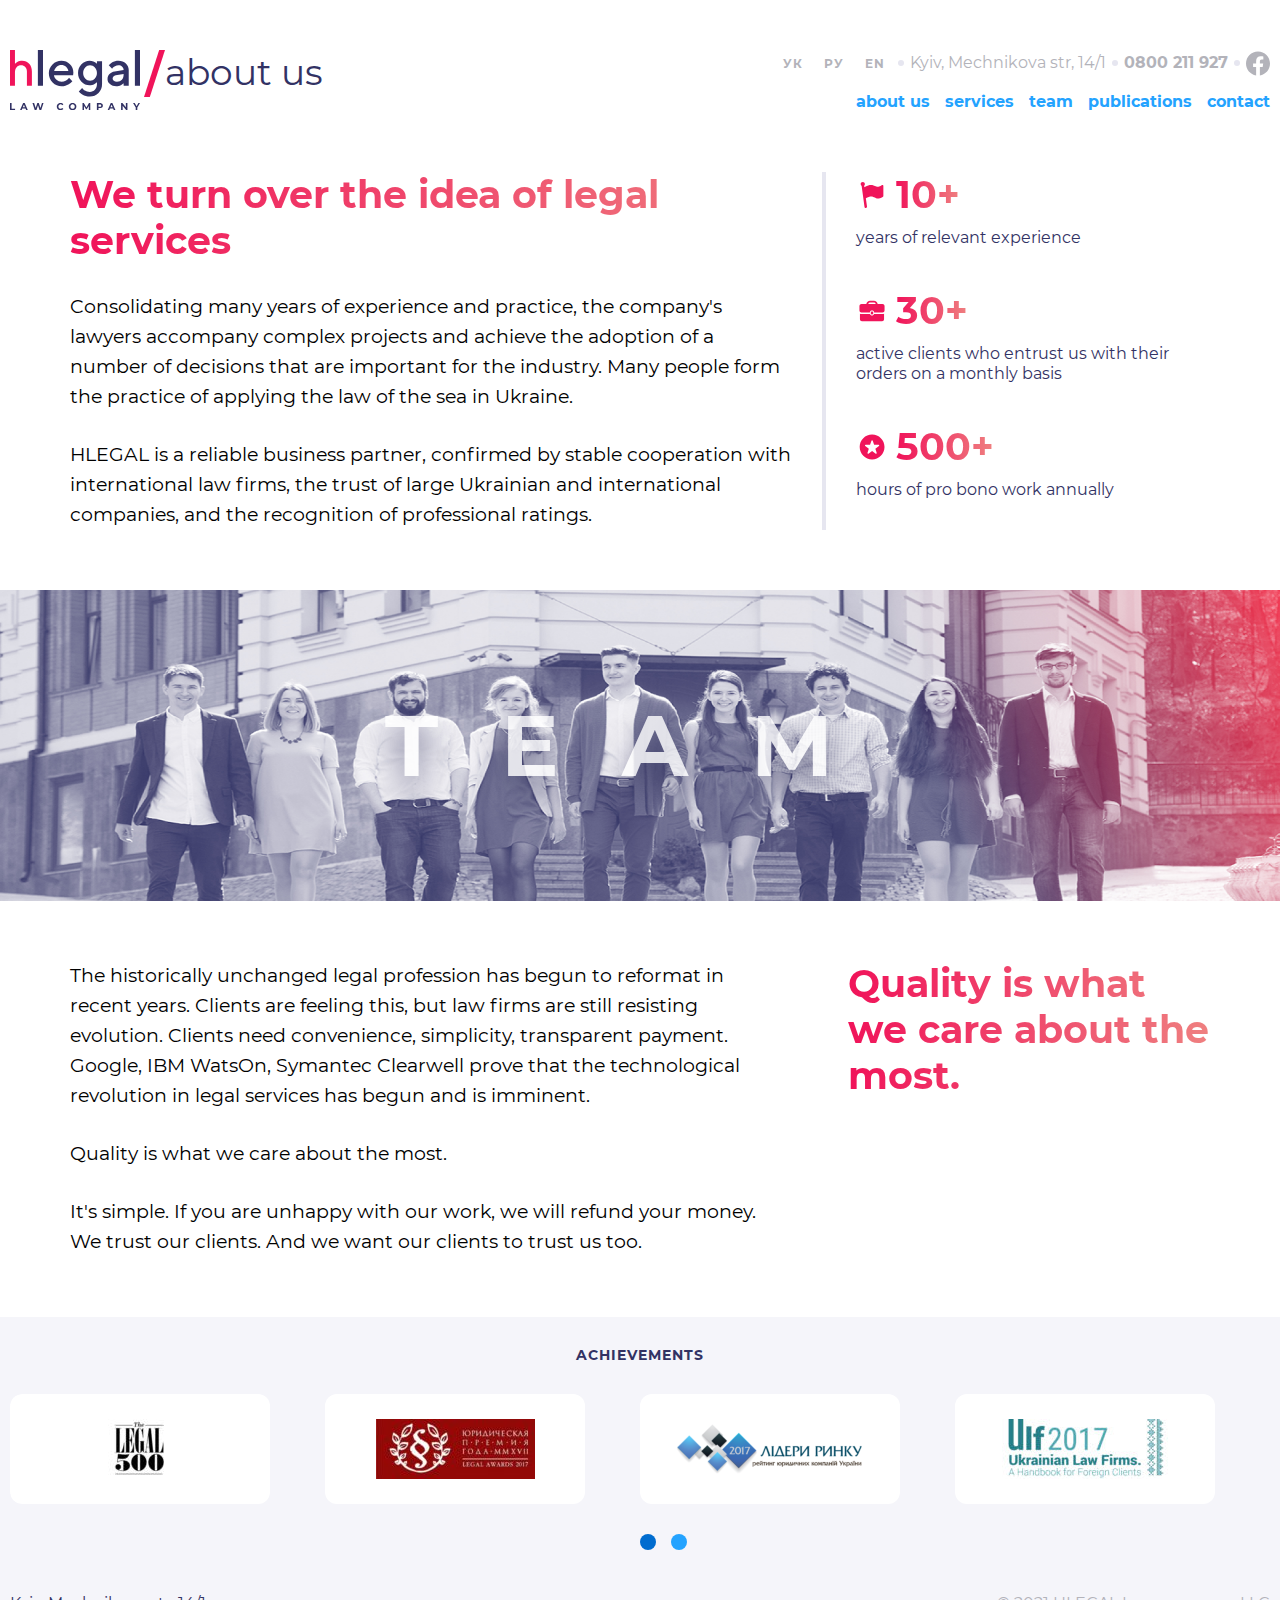
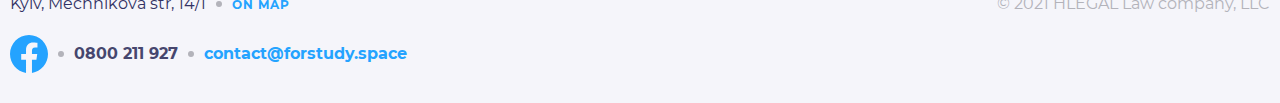
==== commit bd9fe27b: "team entry page" ====
--- a/html/about.html
+++ b/html/about.html
@@ -28,7 +28,7 @@
                         </ul>
                     </div>
                     <div class="main-info__links">
-                        <a href="#" class="main-info__adress main-info__adress--pages">Kyiv, Mechnikova str, 14/1</a>
+                        <a href="https://www.google.com/maps/place/%D0%B2%D1%83%D0%BB%D0%B8%D1%86%D1%8F+%D0%9C%D0%B5%D1%87%D0%BD%D0%B8%D0%BA%D0%BE%D0%B2%D0%B0,+14%2F1,+%D0%9A%D0%B8%D1%97%D0%B2,+02000/@50.436795,30.5305163,17z/data=!3m1!4b1!4m5!3m4!1s0x40d4cf07295b8e39:0x17b2112e2dc0e7a!8m2!3d50.436795!4d30.532705" class="main-info__adress main-info__adress--pages">Kyiv, Mechnikova str, 14/1</a>
                         <a href="tel:0800211927" class="main-info__phone main-info__phone--pages">0800 211 927</a>
                         <a href="#" class="main-info__facebook">
                             <svg width="24" height="25" viewBox="0 0 24 25" fill="none" xmlns="http://www.w3.org/2000/svg">
@@ -194,7 +194,7 @@
             <div class="footer__container">
                 <div class="footer__on-map">
                     <p class="footer__address">Kyiv, Mechnikova str, 14/1</p>
-                    <a href="#" class="footer__address-link">On map</a>
+                    <a href="https://www.google.com/maps/place/%D0%B2%D1%83%D0%BB%D0%B8%D1%86%D1%8F+%D0%9C%D0%B5%D1%87%D0%BD%D0%B8%D0%BA%D0%BE%D0%B2%D0%B0,+14%2F1,+%D0%9A%D0%B8%D1%97%D0%B2,+02000/@50.436795,30.5305163,17z/data=!3m1!4b1!4m5!3m4!1s0x40d4cf07295b8e39:0x17b2112e2dc0e7a!8m2!3d50.436795!4d30.532705" class="footer__address-link">On map</a>
                 </div>
                 <div class="footer__copyright">
                     <p class="footer__copy">© 2021 HLEGAL Law company, LLC</p>
--- a/css/styles.css
+++ b/css/styles.css
@@ -123,6 +123,28 @@
   color: #FFFFFF;
 }
 
+.gradient__shaddow {
+  position: relative;
+  margin-bottom: 80px;
+}
+.gradient__shaddow::before, .gradient__shaddow::after {
+  content: "";
+  display: block;
+  position: absolute;
+  width: 98%;
+  height: 10px;
+  bottom: -10px;
+  left: 1%;
+  background: #CACADB;
+  border-radius: 0px 0px 12px 12px;
+}
+.gradient__shaddow::after {
+  width: 96%;
+  bottom: -20px;
+  left: 2%;
+  background: #E7E7F2;
+}
+
 @media (max-width: 1919px) {
   .benefits__desc {
     max-width: 580px;
@@ -134,6 +156,10 @@
   }
 }
 @media (max-width: 1023px) {
+  .gradient__shaddow {
+    margin-bottom: 20px;
+  }
+
   .benefits__container {
     flex-direction: column;
     padding: 0 10px;
@@ -174,19 +200,9 @@
     max-width: 100%;
   }
 }
-.shaddow-line {
-  max-width: 1920px;
-  margin: 0 auto 60px auto;
-}
-
-.shaddow-line__img {
-  width: 100%;
-  height: 100%;
-}
-
-@media (max-width: 904px) {
-  .shaddow-line {
-    margin-bottom: 0;
+@media (max-width: 767px) {
+  .gradient__shaddow {
+    margin-bottom: 50px;
   }
 }
 .header__container {
@@ -228,10 +244,6 @@
 }
 .main-info__item:hover {
   background: rgba(255, 255, 255, 0.2);
-  border-radius: 8px;
-}
-.main-info__item:active {
-  background: #F0145A;
   border-radius: 8px;
 }
 .main-info__item:last-child {
@@ -453,13 +465,26 @@
     margin-left: auto;
   }
 }
+.gradient__services {
+  background-image: linear-gradient(228.57deg, #323264 11.93%, #323264 57.17%, #643E72 87.46%);
+  border-radius: 0px 0px 12px 12px;
+}
+
+.services__container-page {
+  padding: 60px 0;
+}
+
+.footer__container--border {
+  border-top: 0;
+}
+
 .services__title {
   font-weight: bold;
   font-size: 38px;
   line-height: 46px;
-  color: transparent;
+  background-image: linear-gradient(90.13deg, #F0145A 0.84%, #EF8080 99.96%);
   -webkit-background-clip: text;
-  background-image: linear-gradient(90.13deg, #F0145A 0.84%, #EF8080 99.96%);
+  -webkit-text-fill-color: transparent;
   margin-bottom: 60px;
   vertical-align: top;
 }
@@ -536,11 +561,10 @@
 }
 .slider__img {
   width: 400px;
-  overflow: hidden;
-  height: 100%;
+  height: 298px;
 }
 .slider__photo {
-  width: 410px;
+  width: 100%;
   height: 100%;
 }
 .slider__content {
@@ -552,9 +576,9 @@
   font-weight: bold;
   font-size: 38px;
   line-height: 46px;
-  color: transparent;
+  background-image: linear-gradient(90.13deg, #F0145A 0.84%, #EF8080 99.96%);
   -webkit-background-clip: text;
-  background-image: linear-gradient(90.13deg, #F0145A 0.84%, #EF8080 99.96%);
+  -webkit-text-fill-color: transparent;
 }
 .slider__text {
   font-weight: normal;
@@ -580,11 +604,11 @@
   background-color: #fff;
 }
 
-.slider__dots li {
+.slider__dots li:not(:last-child), .ach-slider__dots li:not(:last-child) {
   margin-right: 15px;
 }
 
-.slider__dots button {
+.slider__dots button, .ach-slider__dots button {
   font-size: 0;
   width: 16px;
   height: 16px;
@@ -594,7 +618,7 @@
   border: 0;
 }
 
-.slider__dots li.slick-active button {
+.slider__dots li.slick-active button, .ach-slider__dots li.slick-active button {
   background-color: #006CCF;
 }
 
@@ -606,25 +630,54 @@
   display: flex;
 }
 .achievement-slider__item {
-  height: 190px;
-  width: 100%;
+  height: 110px;
+  max-width: 370px;
   background-color: #fff;
   display: flex !important;
   justify-content: center;
   align-items: center;
-}
-.slick-list--achievement {
-  margin-left: -40px;
-  margin-right: -40px;
-}
-
-.slick-slide--achievement {
-  margin: 0 40px;
-}
-
+  margin-right: 40px;
+  border-radius: 12px;
+}
+.achievement-slider__item:last-child {
+  margin-right: 0;
+}
+.achievement-slider__img {
+  max-width: 100%;
+}
+
+.ach-slider__dots {
+  position: absolute;
+  top: 140px;
+  display: flex;
+  left: 50%;
+}
+
+@media (max-width: 1919px) {
+  .slider__img {
+    height: 344px;
+  }
+
+  .achievement-slider__item {
+    max-width: 330px;
+  }
+}
+@media (max-width: 1439px) {
+  .slider__img {
+    height: 528px;
+  }
+
+  .achievement-slider__item {
+    max-width: 260px;
+  }
+}
 @media (max-width: 1023px) {
   .slider__item {
     grid-template-columns: 1fr;
+  }
+
+  .slider__img {
+    height: 500px;
   }
 
   .slider__img {
@@ -637,8 +690,12 @@
     width: 100%;
     height: 510px;
   }
-}
-@media (max-width: 648px) {
+
+  .achievement-slider__item {
+    max-width: 170px;
+  }
+}
+@media (max-width: 767px) {
   .slider__title {
     font-size: 30px;
     line-height: 37px;
@@ -761,9 +818,9 @@
   font-weight: bold;
   font-size: 38px;
   line-height: 46px;
-  color: transparent;
+  background-image: linear-gradient(90.13deg, #F0145A 0.84%, #EF8080 99.96%);
   -webkit-background-clip: text;
-  background-image: linear-gradient(90.13deg, #F0145A 0.84%, #EF8080 99.96%);
+  -webkit-text-fill-color: transparent;
   margin-bottom: 30px;
 }
 .publications__wrapper {
@@ -773,7 +830,7 @@
 }
 .publications_img {
   width: 100%;
-  height: auto;
+  height: 100%;
 }
 .publications__item {
   background-color: #fff;
@@ -807,6 +864,11 @@
   padding: 30px;
 }
 
+.publications__img-wrap {
+  width: auto;
+  height: 200px;
+}
+
 @media (max-width: 1023px) {
   .publications__wrapper {
     grid-template-columns: repeat(2, 1fr);
@@ -832,10 +894,12 @@
   background-color: #F5F5FA;
 }
 .footer__container {
-  border-top: 2px solid #E6E6F0;
   padding: 30px 0;
   display: grid;
   grid-template-areas: "footer-address copyright" "footer-contacts footer-contacts";
+}
+.footer__container--border {
+  border-top: 2px solid #E6E6F0;
 }
 .footer__on-map {
   grid-area: footer-address;
@@ -957,9 +1021,9 @@
   font-weight: bold;
   font-size: 38px;
   line-height: 46px;
-  color: transparent;
+  background-image: linear-gradient(90.13deg, #F0145A 0.84%, #EF8080 99.96%);
   -webkit-background-clip: text;
-  background-image: linear-gradient(90.13deg, #F0145A 0.84%, #EF8080 99.96%);
+  -webkit-text-fill-color: transparent;
 }
 .about__title {
   margin-bottom: 28px;
@@ -1085,10 +1149,10 @@
 .header__container--pages {
   padding: 50px 0 0 0;
 }
-.header__logo--about {
-  display: flex;
-}
-.header__logo--about::after {
+.header__logo--about, .header__logo--services, .header__logo--team {
+  display: flex;
+}
+.header__logo--about::after, .header__logo--services::after, .header__logo--team::after {
   content: "about us";
   font-weight: normal;
   font-size: 36px;
@@ -1096,6 +1160,13 @@
   color: #323264;
   white-space: nowrap;
 }
+.header__logo--services::after {
+  content: "services";
+  color: #FFFFFF;
+}
+.header__logo--team::after {
+  content: "team";
+}
 
 .button__hamburger--pages {
   padding: 0;
@@ -1129,13 +1200,447 @@
     background-color: #F5F5FA;
   }
 
-  .header__logo--about::after {
+  .header__logo--about::after, .header__logo--services::after, .header__logo--team::after {
     font-size: 20px;
     line-height: 24px;
   }
 
   .header__container--pages {
     padding: 0;
+  }
+}
+.services-desc__title {
+  font-weight: bold;
+  font-size: 38px;
+  line-height: 46px;
+  text-align: center;
+  background-image: linear-gradient(90.13deg, #F0145A 0.84%, #EF8080 99.96%);
+  -webkit-background-clip: text;
+  -webkit-text-fill-color: transparent;
+  margin-bottom: 28px;
+}
+.services-desc__text {
+  font-weight: normal;
+  font-size: 19px;
+  line-height: 30px;
+  text-align: center;
+  color: #FFFFFF;
+  margin-bottom: 28px;
+}
+.services-desc__info {
+  padding-bottom: 60px;
+  padding-top: 30px;
+  border-top: 4px solid #E6E6F0;
+}
+.services-desc__subtitle {
+  font-weight: bold;
+  font-size: 22px;
+  line-height: 27px;
+  color: #FFFFFF;
+  margin-bottom: 30px;
+}
+.services-desc__list {
+  display: inline-block;
+  column-count: 2;
+  column-gap: 60px;
+}
+.services-desc__item {
+  font-weight: normal;
+  font-size: 18px;
+  line-height: 26px;
+  color: #FFFFFF;
+  margin-bottom: 15px;
+  padding-left: 14px;
+  position: relative;
+}
+.services-desc__item::before {
+  content: "";
+  width: 6px;
+  height: 6px;
+  border-radius: 50%;
+  background-color: #F0145A;
+  display: block;
+  position: absolute;
+  top: 9px;
+  left: 0;
+}
+.services-desc__wrap {
+  display: flex;
+  flex-direction: column;
+  align-items: center;
+  padding: 60px 0;
+}
+
+.services-desc__container {
+  max-width: 1360px;
+  margin-left: auto;
+  margin-right: auto;
+}
+
+.button-submit {
+  background: #24A3FF;
+  box-shadow: 0px 0px 20px rgba(36, 163, 255, 0.5);
+  border-radius: 12px;
+  padding: 18px 30px;
+  border: 0;
+  font-weight: bold;
+  font-size: 16px;
+  line-height: 20px;
+  color: #FFFFFF;
+}
+
+@media (max-width: 767px) {
+  .services-desc__list {
+    column-count: 1;
+    column-gap: 0px;
+  }
+}
+.overlay {
+  position: fixed;
+  top: 0;
+  left: 0;
+  width: 100%;
+  height: 100%;
+  background-color: rgba(50, 50, 100, 0.7);
+  display: none;
+}
+.overlay--open {
+  display: flex;
+}
+
+.popup {
+  margin: auto;
+}
+.popup__form {
+  display: flex;
+  flex-direction: column;
+  padding: 30px;
+  border-radius: 12px;
+  background-color: #F5F5FA;
+  box-shadow: 0px 15px 80px rgba(40, 40, 86, 0.5);
+  width: 650px;
+  position: relative;
+  opacity: 1;
+}
+.popup__close {
+  padding: 0;
+  border: 0;
+  height: 32px;
+  border-radius: 0;
+  background-color: #F5F5FA;
+  position: absolute;
+  top: 30px;
+  right: 30px;
+}
+
+.form__title {
+  font-weight: bold;
+  font-size: 38px;
+  line-height: 46px;
+  background-image: linear-gradient(90.13deg, #F0145A 0.84%, #EF8080 99.96%);
+  -webkit-background-clip: text;
+  -webkit-text-fill-color: transparent;
+  margin-bottom: 30px;
+  width: calc(100% - 32px);
+}
+.form__input, .form__message {
+  background: #FFFFFF;
+  border: 1px solid #FFFFFF;
+  box-sizing: border-box;
+  border-radius: 8px;
+}
+.form__input::placeholder, .form__message::placeholder {
+  font-weight: normal;
+  font-size: 16px;
+  line-height: 26px;
+  color: #B3B3BA;
+}
+.form__input {
+  height: 56px;
+  margin-bottom: 15px;
+}
+.form__message {
+  margin-bottom: 30px;
+  min-height: 130px;
+}
+.form__subtitle {
+  font-weight: bold;
+  font-size: 14px;
+  line-height: 17px;
+  letter-spacing: 1px;
+  text-transform: uppercase;
+  color: #B3B3BA;
+  margin-bottom: 15px;
+}
+
+@media (max-width: 767px) {
+  .popup__form {
+    width: 100vw;
+    height: 100vh;
+    border-radius: 0;
+  }
+
+  .form__title {
+    font-size: 30px;
+    line-height: 37px;
+  }
+}
+.main__team {
+  padding: 60px 0;
+}
+.main__team-title {
+  font-weight: bold;
+  font-size: 38px;
+  line-height: 46px;
+  background-image: linear-gradient(90.13deg, #F0145A 0.84%, #EF8080 99.96%);
+  -webkit-background-clip: text;
+  -webkit-text-fill-color: transparent;
+  margin-bottom: 60px;
+  padding: 0 120px;
+}
+
+.team__list {
+  display: grid;
+  grid-template-columns: 1fr 1fr 1fr;
+  gap: 60px;
+}
+.team__img {
+  width: 100%;
+  height: 100%;
+}
+.team__img-container {
+  height: 400px;
+  max-width: 500px;
+  overflow: hidden;
+  margin-bottom: 15px;
+  border-radius: 12px;
+  margin-left: auto;
+  margin-right: auto;
+}
+
+.employee__link {
+  text-decoration: none;
+}
+.employee__link:hover .arrow__img {
+  stroke: #F0145A;
+}
+.employee__link:hover .employee__name {
+  color: #F0145A;
+}
+.employee__info {
+  position: relative;
+}
+.employee__name {
+  font-weight: bold;
+  font-size: 16px;
+  line-height: 20px;
+  color: #323264;
+  margin-bottom: 5px;
+}
+.employee__position {
+  font-weight: normal;
+  font-size: 14px;
+  line-height: 22px;
+  color: #B3B3BA;
+}
+
+.arrow__team {
+  position: absolute;
+  right: 0;
+  top: 0;
+}
+
+@media (max-width: 1023px) {
+  .team__list {
+    grid-template-columns: 1fr 1fr;
+  }
+
+  .main__team-title {
+    padding: 0;
+  }
+}
+@media (max-width: 767px) {
+  .team__list {
+    grid-template-columns: 1fr;
+    gap: 30px;
+  }
+
+  .team__img-container {
+    height: 300px;
+  }
+
+  .main__team {
+    padding: 30px 0;
+  }
+
+  .main__team-title {
+    font-size: 30px;
+    line-height: 37px;
+    margin-bottom: 30px;
+  }
+}
+.main__team-desc {
+  padding: 60px 120px;
+}
+
+.employee__wrap {
+  display: grid;
+  grid-template-columns: 400px 1fr;
+}
+.employee__avatar-wrap {
+  width: 400px;
+  height: 500px;
+  overflow: hidden;
+  border-radius: 12px;
+  grid-row-start: 1;
+  grid-row-end: 3;
+}
+.employee__avatar {
+  width: 100%;
+  height: 100%;
+  object-fit: cover;
+}
+.employee__content {
+  padding-left: 60px;
+}
+.employee__name {
+  font-weight: bold;
+  font-size: 38px;
+  line-height: 46px;
+  background-image: linear-gradient(90.13deg, #F0145A 0.84%, #EF8080 99.96%);
+  -webkit-background-clip: text;
+  -webkit-text-fill-color: transparent;
+  margin-bottom: 15px;
+}
+.employee__contacts {
+  display: flex;
+  align-items: center;
+  margin-bottom: 30px;
+}
+.employee__position {
+  font-weight: normal;
+  font-size: 14px;
+  line-height: 22px;
+  color: #B3B3BA;
+  margin-right: 26px;
+}
+.employee__linkedin, .employee__email {
+  font-weight: normal;
+  font-size: 16px;
+  line-height: 20px;
+  text-decoration: none;
+  color: #24A3FF;
+  position: relative;
+  margin-right: 26px;
+}
+.employee__linkedin:hover, .employee__email:hover {
+  color: #F0145A;
+}
+.employee__linkedin::before, .employee__email::before {
+  content: " ";
+  width: 6px;
+  height: 6px;
+  border-radius: 50%;
+  background-color: #E6E6F0;
+  display: block;
+  position: absolute;
+  left: -16px;
+  top: 40%;
+}
+.employee__info-wrap {
+  padding-top: 30px;
+  border-top: 4px solid #E6E6F0;
+}
+.employee__info-text {
+  font-weight: normal;
+  font-size: 16px;
+  line-height: 26px;
+}
+.employee__info-title {
+  font-weight: bold;
+  font-size: 14px;
+  line-height: 17px;
+  letter-spacing: 1px;
+  text-transform: uppercase;
+  color: #323264;
+  margin-bottom: 15px;
+}
+
+.employee__main-info {
+  padding-left: 60px;
+}
+
+.info-text--part1 {
+  margin-bottom: 20px;
+}
+
+.info-text--part2, .info-text--part3 {
+  margin-bottom: 30px;
+}
+
+@media (max-width: 1439px) {
+  .employee__avatar-wrap {
+    width: 300px;
+    height: 375px;
+  }
+
+  .employee__wrap {
+    grid-template-columns: 300px 1fr;
+  }
+
+  .employee__contacts {
+    flex-direction: column;
+    align-items: flex-start;
+  }
+
+  .employee__linkedin::before, .employee__email::before {
+    display: none;
+  }
+
+  .employee__email, .employee__position {
+    margin-bottom: 10px;
+  }
+}
+@media (max-width: 1023px) {
+  .employee__avatar-wrap {
+    grid-row-end: 2;
+  }
+
+  .employee__content {
+    grid-column-start: 1;
+    grid-column-end: 3;
+    padding: 0;
+  }
+
+  .employee__main-info {
+    padding: 0;
+    align-self: center;
+  }
+
+  .employee__wrap {
+    gap: 30px;
+  }
+
+  .main__team-desc {
+    padding: 60px 0;
+  }
+
+  .employee__contacts {
+    margin: 0;
+  }
+}
+@media (max-width: 767px) {
+  .employee__wrap {
+    display: flex;
+    flex-direction: column;
+  }
+
+  .employee__main-info {
+    align-self: flex-start;
+  }
+
+  .main__team-desc {
+    padding: 30px 15px;
   }
 }
 ._container {
@@ -1144,6 +1649,10 @@
   margin: 0 auto;
 }
 
+.fill {
+  object-fit: cover;
+}
+
 @media (max-width: 767px) {
   ._container {
     padding: 0 30px 0 30px;
